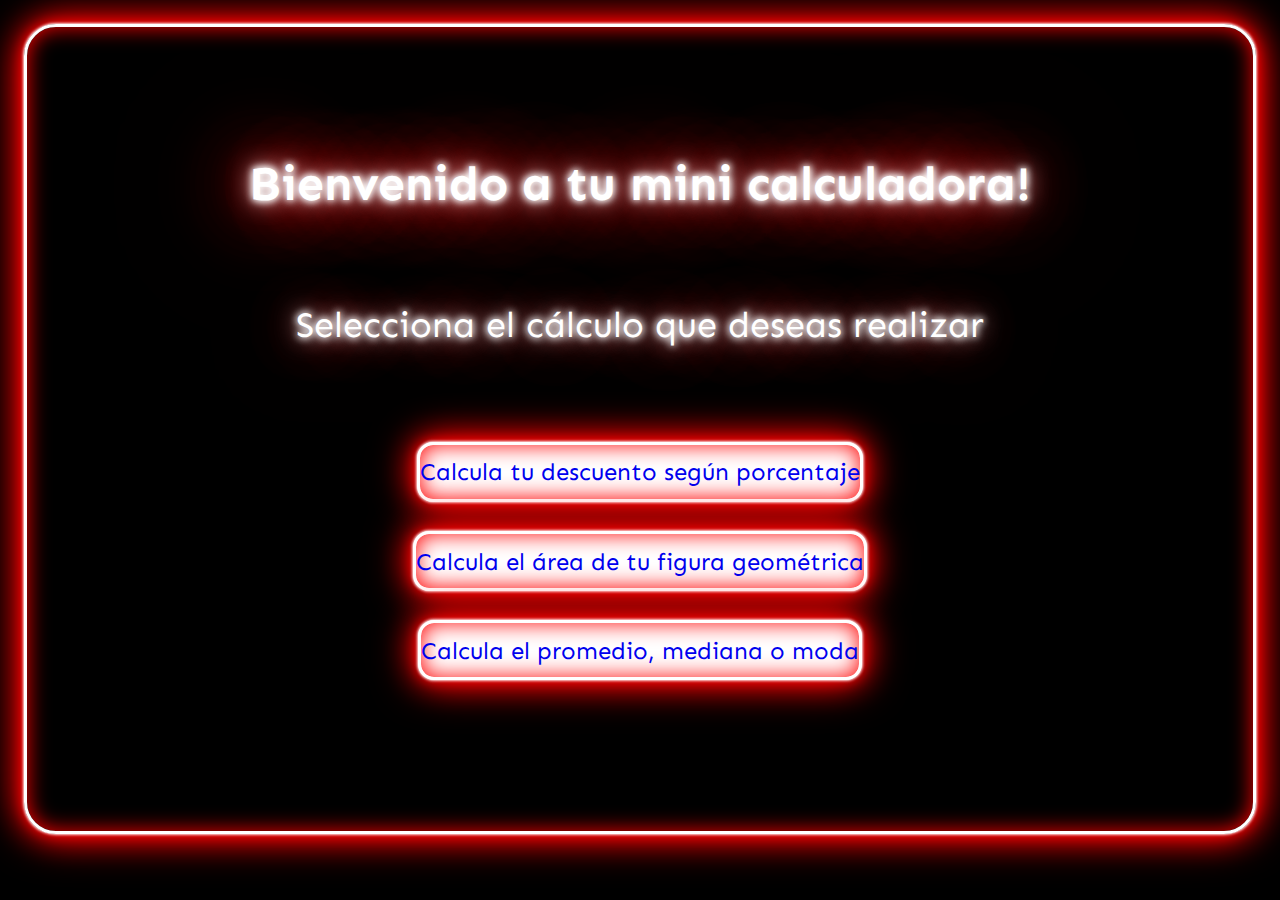
==== index.html @ ad199064 "Creation of index.js and styling" ====
<!DOCTYPE html>
<html lang="en">
<head>
    <meta charset="UTF-8">
    <meta http-equiv="X-UA-Compatible" content="IE=edge">
    <meta name="viewport" content="width=device-width, initial-scale=1.0">
    <title>Mini calculdora</title>
    <link rel="stylesheet" href="../css/mobile.css" />
    <link
      rel="stylesheet"
      href="../css/tablet.css"
      media="screen and (min-width: 768px)" />
    <link
      rel="stylesheet"
      href="../css/desktop.css"
      media="screen and (min-width: 1024px)" />
    <link rel="preconnect" href="https://fonts.googleapis.com" />
    <link rel="preconnect" href="https://fonts.gstatic.com" crossorigin />
    <link
      href="https://fonts.googleapis.com/css2?family=Quicksand:wght@300;500;700&family=Sen&display=swap"
      rel="stylesheet"/>
</head>
<body>
    <h1 class="main__title">Bienvenido a tu mini calculadora!</h1>
    <p class="main__text">Selecciona el cálculo que deseas realizar</p>
    <ul class="main__options">
        <li class="main__discounts">
            <a href="./descuentos.html" class="main__button">
                Calcula tu descuento según porcentaje
            </a>
        </li>
        <li class="main__areas">
            <a href="./figuras.html" class="main__button">
                Calcula el área de tu figura geométrica
            </a>
        </li>
        <li class="main__prom">
            <a href="./promedio.html" class="main__button">
                Calcula el promedio, mediana o moda
            </a>
        </li>
    </ul>
</body>
</html>
---- css/mobile.css ----
* {
    box-sizing: border-box;
    margin: 0;
    border: 0;
}

:root {
    --text-field: #000000;
    --background: white;
    --button: #E2F0CB;
}

html {
    font-family: 'Sen', sans-serif;
}

body {
    background-color: #000000;
    height: 90vh;
    margin: 24px 24px;
    padding: 10vw 10vw;
    display: grid;
    text-align: center;
    border: 0.2rem solid #fff;
    border-radius: 2rem;
    box-shadow: 0 0 .2rem #fff,
                0 0 .2rem #fff,
                0 0 2rem #ff0000,
                0 0 0.8rem #ff0000,
                0 0 2.8rem #ff0000,
                inset 0 0 1.3rem #ff0000;
}

.main__title {
    color: #fff;
    text-shadow:
        0 0 7px #fff,
        0 0 10px #fff,
        0 0 21px #fff,
        0 0 42px #ff0000,
        0 0 82px #ff0000,
        0 0 92px #ff0000,
        0 0 102px #ff0000,
        0 0 151px #ff0000;
    margin-bottom: 50px;
}

.main__text {
    color: #fff;
    text-shadow:
        0 0 7px #fff,
        0 0 10px #fff,
        0 0 21px #fff,
        0 0 42px #ff0000,
        0 0 82px #ff0000,
        0 0 92px #ff0000,
        0 0 102px #ff0000,
        0 0 151px #ff0000;
    margin-bottom: 50px
}

.main__options {
    list-style: none;
    padding: 0;
    display: flex;
    flex-direction: column;
    justify-content: space-around;
    place-items: center;
}

.main__button {
    -webkit-appearance: button;
    -moz-appearance: button;
    appearance: button;
    text-decoration: none;
    display: flex;
    justify-content: center;
    align-items: center;
    cursor: pointer;
    border-radius: 16px;
    height: 60px;
    width: 100%;
    margin-bottom: 16px;
    background-color: #fff;
    border: 0.2rem solid #fff;
    box-shadow: 0 0 .2rem #fff,
                0 0 .2rem #fff,
                0 0 2rem #ff0000,
                0 0 0.8rem #ff0000,
                0 0 2.8rem #ff0000,
                inset 0 0 1.3rem #ff0000;
}
---- css/tablet.css ----
.main__title {
    font-size: 48px;
}

.main__text {
    font-size: 24px;
}

.main__button {
    font-size: 20px;
    max-width: 400px;
}
---- css/desktop.css ----
body {
    padding: 10vw;
}

.main__title {
    font-size: 48px;
}

.main__text {
    font-size: 36px;
}

.main__button {
    font-size: 24px;
    max-width: 500px;
}
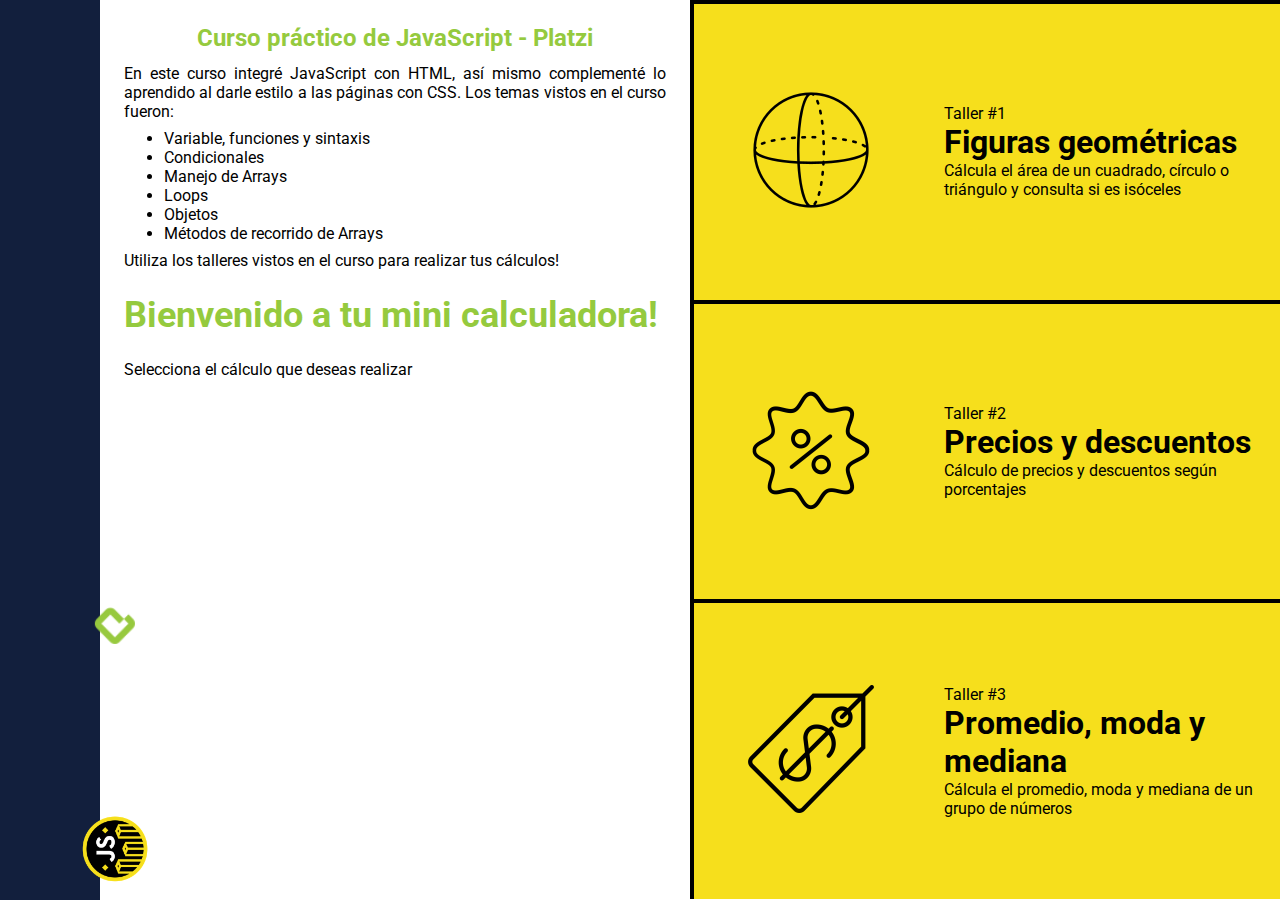
==== commit a5722ca7: "new viewport of index.html" ====
--- a/index.html
+++ b/index.html
@@ -5,40 +5,77 @@
     <meta http-equiv="X-UA-Compatible" content="IE=edge">
     <meta name="viewport" content="width=device-width, initial-scale=1.0">
     <title>Mini calculdora</title>
-    <link rel="stylesheet" href="../css/mobile.css" />
+    <link rel="stylesheet" href="/css/mobile.css" />
     <link
-      rel="stylesheet"
-      href="../css/tablet.css"
-      media="screen and (min-width: 768px)" />
+        rel="stylesheet"
+        href="/css/tablet.css"
+        media="screen and (min-width: 768px)" />
     <link
-      rel="stylesheet"
-      href="../css/desktop.css"
-      media="screen and (min-width: 1024px)" />
-    <link rel="preconnect" href="https://fonts.googleapis.com" />
-    <link rel="preconnect" href="https://fonts.gstatic.com" crossorigin />
-    <link
-      href="https://fonts.googleapis.com/css2?family=Quicksand:wght@300;500;700&family=Sen&display=swap"
-      rel="stylesheet"/>
+        rel="stylesheet"
+        href="/css/desktop.css"
+        media="screen and (min-width: 1024px)" />
+        <link rel="preconnect" href="https://fonts.googleapis.com">
+        <link rel="preconnect" href="https://fonts.gstatic.com" crossorigin>
+        <link href="https://fonts.googleapis.com/css2?family=Quicksand:wght@300;500;700&family=Roboto:wght@300&display=swap" rel="stylesheet">
 </head>
 <body>
-    <h1 class="main__title">Bienvenido a tu mini calculadora!</h1>
-    <p class="main__text">Selecciona el cálculo que deseas realizar</p>
-    <ul class="main__options">
-        <li class="main__discounts">
+    <header>
+        <nav class="contact__info">
+            <img class="js-logo" src="./img/js-logo.png" alt="JS logo" />
+            <img class="platzi-logo" src="./img/platzi.webp" alt="platzi-logo" />
+            <a class="author" href="https://www.linkedin.com/in/ingjaimemoreno/" target="_blank">@Jaimemoreno97</a>
+        </nav>
+    </header>
+    <main>
+        <section class="main">
+            <h3 class="main__description">Curso práctico de JavaScript - Platzi</h3>
+            <p class="main__description-detail">En este curso integré JavaScript con HTML, así mismo complementé lo aprendido al darle estilo a las páginas con CSS.
+                Los temas vistos en el curso fueron:
+                <ul class="main__description-detail">
+                    <li>Variable, funciones y sintaxis</li>
+                    <li>Condicionales</li>
+                    <li>Manejo de Arrays</li>
+                    <li>Loops</li>
+                    <li>Objetos</li>
+                    <li>Métodos de recorrido de Arrays</li>
+                </ul>
+                Utiliza los talleres vistos en el curso para realizar tus cálculos!
+            </p>
+            <h1 class="main__title">Bienvenido a tu mini calculadora!</h1>
+            <p class="main__text">Selecciona el cálculo que deseas realizar</p>
+        </section>
+        <section class="button">
+            <a href="./figuras.html" class="main__button">
+                <div class="button-img">
+                    <img class="image__button" src="./img/circle.png" alt="Geometric Figure">
+                </div>
+                <div class="button-description">
+                    <p>Taller #1</p>
+                    <h1>Figuras geométricas</h1>
+                    <p>Cálcula el área de un cuadrado, círculo o triángulo y consulta si es isóceles</p>
+                </div>
+            </a>
             <a href="./descuentos.html" class="main__button">
-                Calcula tu descuento según porcentaje
+                <div class="button-img">
+                    <img class="image__button" src="./img/discount.png" alt="Discounts figure">
+                </div>
+                <div class="button-description">
+                    <p>Taller #2</p>
+                    <h1>Precios y descuentos</h1>
+                    <p>Cálculo de precios y descuentos según porcentajes</p>
+                </div>
             </a>
-        </li>
-        <li class="main__areas">
-            <a href="./figuras.html" class="main__button">
-                Calcula el área de tu figura geométrica
+            <a href="./promedio.html" class="main__button">
+                <div class="button-img">
+                    <img class="image__button" src="./img/price.png" alt="Math figure">
+                </div>
+                <div class="button-description">
+                    <p>Taller #3</p>
+                    <h1>Promedio, moda y mediana</h1>
+                    <p>Cálcula el promedio, moda y mediana de un grupo de números</p>
+                </div>
             </a>
-        </li>
-        <li class="main__prom">
-            <a href="./promedio.html" class="main__button">
-                Calcula el promedio, mediana o moda
-            </a>
-        </li>
-    </ul>
+        </section>
+    </main>
 </body>
 </html>--- a/css/mobile.css
+++ b/css/mobile.css
@@ -5,88 +5,100 @@
 }
 
 :root {
-    --text-field: #000000;
-    --background: white;
-    --button: #E2F0CB;
+    --background-color: #000000;
+    --text-field: white;
+    --text-title: #95ca3e;
+    --button: #F6DF1C;
 }
 
 html {
-    font-family: 'Sen', sans-serif;
+    font-family: 'Roboto', sans-serif;
+    height: 100vh;
 }
 
-body {
-    background-color: #000000;
-    height: 90vh;
-    margin: 24px 24px;
-    padding: 10vw 10vw;
+header {
+    background-color: #121f3d;
+}
+
+.contact__info {
+    display: flex;
+    justify-content: space-around;
+    align-items: center; 
+}
+
+.js-logo {
+    width: 70px;
+    height: 70px;
+    margin: 16px 8px 16px 8px;
+}
+
+.platzi-logo {
+    display: none;
+}
+
+.author {
+    color: var(--text-field);
+    text-decoration: none;
+    font-size: 24px;
+    font-weight: bold;
+    text-transform: uppercase;
+    margin-right: 8px;
+}
+
+main {
     display: grid;
+    margin: 24px;
+}
+
+.main__description {
+    color: var(--text-title);
     text-align: center;
-    border: 0.2rem solid #fff;
-    border-radius: 2rem;
-    box-shadow: 0 0 .2rem #fff,
-                0 0 .2rem #fff,
-                0 0 2rem #ff0000,
-                0 0 0.8rem #ff0000,
-                0 0 2.8rem #ff0000,
-                inset 0 0 1.3rem #ff0000;
+    margin-bottom: 12px;
+}
+
+.main__description-detail {
+    text-align: justify;
+    margin-bottom: 8px;
 }
 
 .main__title {
-    color: #fff;
-    text-shadow:
-        0 0 7px #fff,
-        0 0 10px #fff,
-        0 0 21px #fff,
-        0 0 42px #ff0000,
-        0 0 82px #ff0000,
-        0 0 92px #ff0000,
-        0 0 102px #ff0000,
-        0 0 151px #ff0000;
-    margin-bottom: 50px;
+    color: var(--text-title);
+    margin: 24px 0 24px;
 }
 
 .main__text {
-    color: #fff;
-    text-shadow:
-        0 0 7px #fff,
-        0 0 10px #fff,
-        0 0 21px #fff,
-        0 0 42px #ff0000,
-        0 0 82px #ff0000,
-        0 0 92px #ff0000,
-        0 0 102px #ff0000,
-        0 0 151px #ff0000;
-    margin-bottom: 50px
+    margin-bottom: 12px;
 }
 
-.main__options {
-    list-style: none;
-    padding: 0;
-    display: flex;
-    flex-direction: column;
-    justify-content: space-around;
-    place-items: center;
+.button {
+    margin: 0 -24px;
+    height: fit-content;
 }
 
 .main__button {
-    -webkit-appearance: button;
-    -moz-appearance: button;
-    appearance: button;
     text-decoration: none;
     display: flex;
     justify-content: center;
     align-items: center;
     cursor: pointer;
-    border-radius: 16px;
-    height: 60px;
+    border-top: 4px solid var(--background-color);
+    background-color: var(--button);
+    height: auto;
+    display: grid;
+    grid-template-columns: 40% 60%;
+    justify-items: center;
+}
+.image__button {
+    height: 128px;
+    width: 128px;
+    
+}
+
+.button-description {
+    color: var(--background-color);
+    display: grid;
+    padding: 16px 16px;
     width: 100%;
-    margin-bottom: 16px;
-    background-color: #fff;
-    border: 0.2rem solid #fff;
-    box-shadow: 0 0 .2rem #fff,
-                0 0 .2rem #fff,
-                0 0 2rem #ff0000,
-                0 0 0.8rem #ff0000,
-                0 0 2.8rem #ff0000,
-                inset 0 0 1.3rem #ff0000;
 }
+
+
--- a/css/tablet.css
+++ b/css/tablet.css
@@ -1,12 +1,17 @@
+.platzi-logo {
+    display: inline-block;
+    height: 40px;
+    width: auto;
+}
+
+.main__description {
+    font-size: 24px;
+}
+
 .main__title {
-    font-size: 48px;
+    font-size: 36px;
 }
 
 .main__text {
-    font-size: 24px;
+    margin-bottom: 20px;
 }
-
-.main__button {
-    font-size: 20px;
-    max-width: 400px;
-}--- a/css/desktop.css
+++ b/css/desktop.css
@@ -1,16 +1,51 @@
 body {
-    padding: 10vw;
+    display: grid;
+    grid-template-columns: 100px 1fr;
 }
 
-.main__title {
-    font-size: 48px;
+.contact__info {
+    display: grid;
+    grid-template-rows: 1fr 1fr 1fr;
+    height: 100vh;
+    justify-items: center;
+    align-items: end;
 }
 
-.main__text {
-    font-size: 36px;
+.js-logo {
+    transform: rotate(-90deg);
+    grid-row: 3;
+}
+
+.platzi-logo {
+    transform: rotate(-90deg);
+    grid-row: 2;
+}
+
+.author {
+    transform: rotate(-90deg) ;
+    grid-row: 1;
+}
+
+
+main {
+    margin: 0;
+    display: grid;
+    grid-template-columns: 1fr 1fr;
+}
+
+.main {
+    margin: 24px;
+    
+}
+
+.button {
+    margin: 0;
+    display: grid;
+    grid-template-rows: 1fr 1fr 1fr;
 }
 
 .main__button {
-    font-size: 24px;
-    max-width: 500px;
-}+    height: 33.3vh;
+    border-top: 4px solid #000000;
+    border-left: 4px solid #000000;
+}
